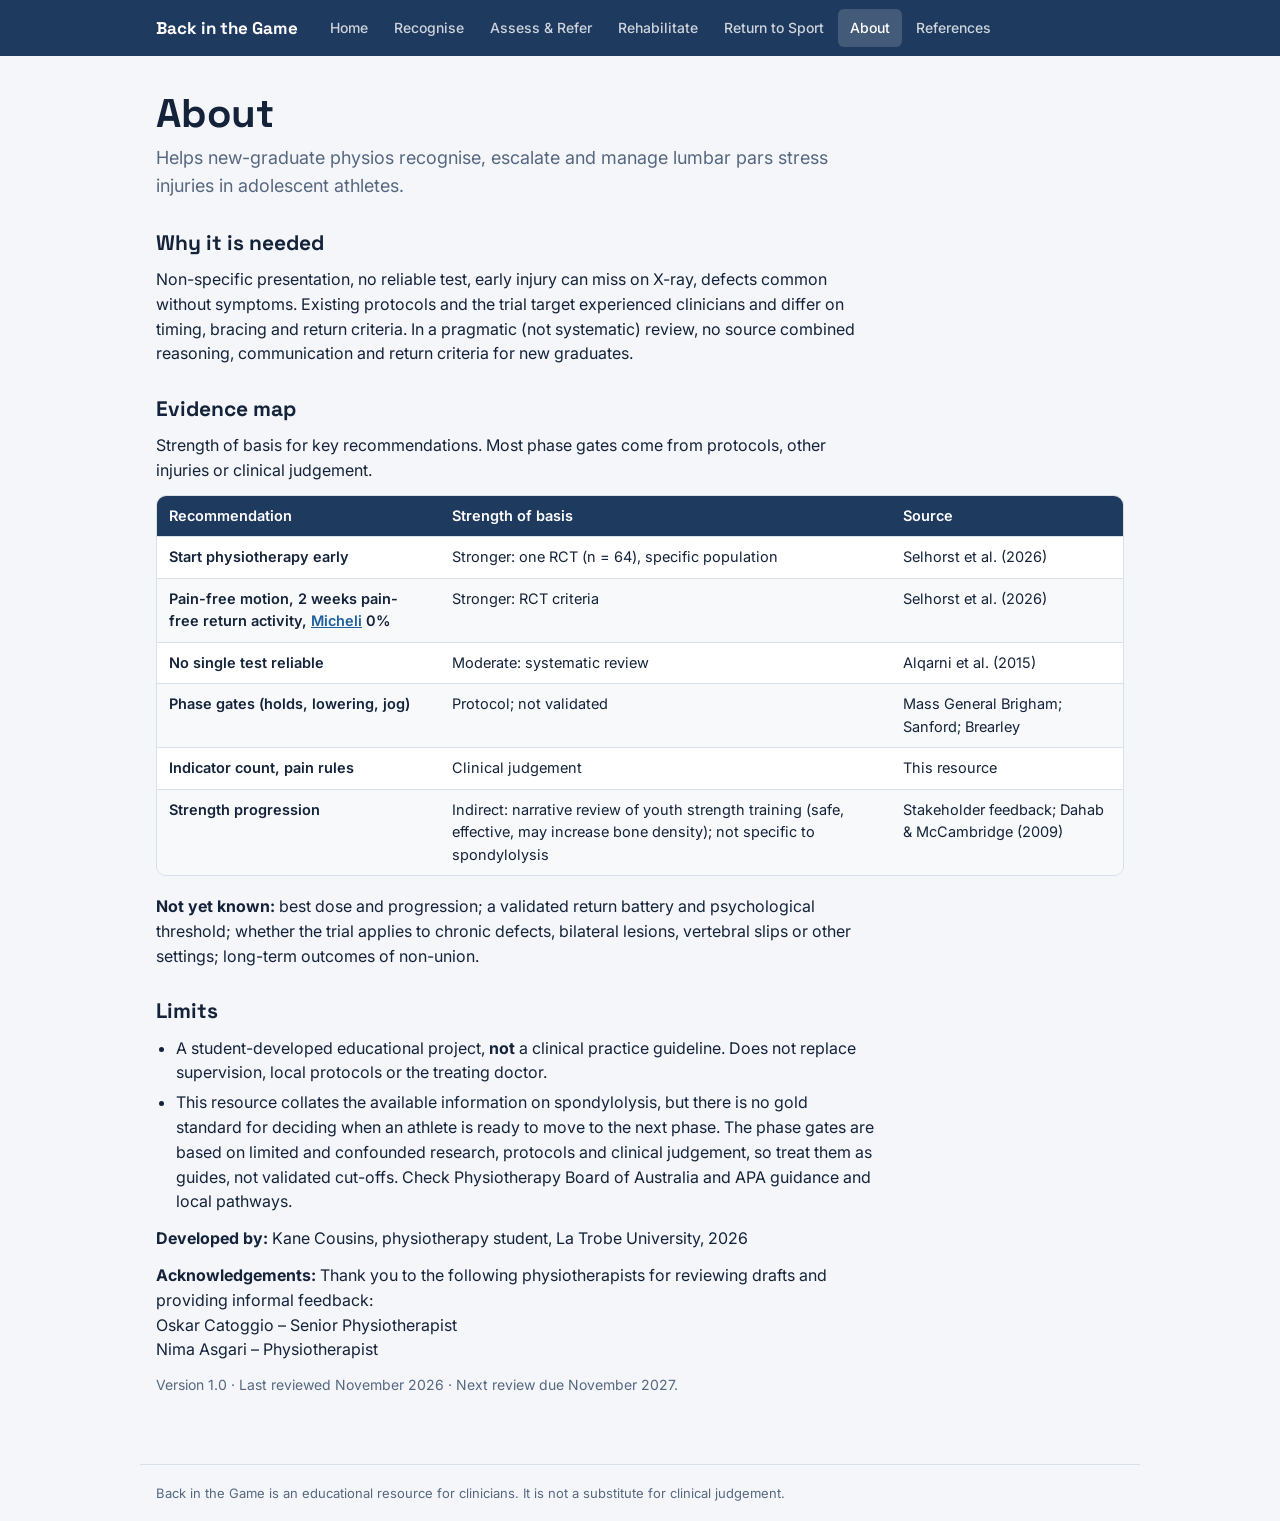
==== about.html @ fcbba690 "Cite Selhorst et al. (2020): bracing, imaging, wording, long-term outcomes, healing rates Co-Authore" ====
<!doctype html>
<html lang="en-AU">
  <head>
    <meta charset="utf-8" />
    <meta name="viewport" content="width=device-width, initial-scale=1, viewport-fit=cover" />
    <title>About · Back in the Game</title>
    <link
      rel="stylesheet"
      href="https://fonts.googleapis.com/css2?family=Inter:wght@400;500;600&family=Space+Grotesk:wght@500;600;700&display=swap"
    />
    <link rel="stylesheet" href="styles.css" />
  </head>
  <body data-page="about">
    <!-- Shared navigation header: filled in by site.js -->
    <div id="site-header"></div>

    <main class="wrap">
      <section id="v-about">
        <h1 class="page-title">About</h1>
        <p class="lede">
          Helps new-graduate physios recognise, escalate and manage lumbar pars stress injuries in adolescent
          athletes.
        </p>
        <h2>Why it is needed</h2>
        <p>
          Non-specific presentation, no reliable test, early injury can miss on X-ray, defects common without
          symptoms. Existing protocols and the trial target experienced clinicians and differ on timing,
          bracing and return criteria. In a pragmatic (not systematic) review, no source combined reasoning,
          communication and return criteria for new graduates.
        </p>
        <h2>Evidence map</h2>
        <p>
          Strength of basis for key recommendations. Most phase gates come from protocols, other injuries or
          clinical judgement.
        </p>
        <div class="tw">
          <table class="">
            <thead>
              <tr>
                <th>Recommendation</th>
                <th>Strength of basis</th>
                <th>Source</th>
              </tr>
            </thead>
            <tbody>
              <tr>
                <td>Start physiotherapy early</td>
                <td>Stronger: one RCT (n = 64), specific population</td>
                <td>Selhorst et al. (2026)</td>
              </tr>
              <tr>
                <td>
                  Pain-free motion, 2 weeks pain-free return activity,
                  <a href="phase-1.html#micheli">Micheli</a> 0%
                </td>
                <td>Stronger: RCT criteria</td>
                <td>Selhorst et al. (2026)</td>
              </tr>
              <tr>
                <td>No single test reliable</td>
                <td>Moderate: systematic review</td>
                <td>Alqarni et al. (2015)</td>
              </tr>
              <tr>
                <td>Phase gates (holds, lowering, jog)</td>
                <td>Protocol; not validated</td>
                <td>Mass General Brigham; Sanford; Brearley</td>
              </tr>
              <tr>
                <td>Indicator count, pain rules</td>
                <td>Clinical judgement</td>
                <td>This resource</td>
              </tr>
              <tr>
                <td>Strength progression</td>
                <td>
                  Indirect: narrative review of youth strength training (safe, effective, may increase bone
                  density); not specific to spondylolysis
                </td>
                <td>Stakeholder feedback; Dahab &amp; McCambridge (2009)</td>
              </tr>
            </tbody>
          </table>
        </div>
        <p>
          <b>Not yet known:</b> best dose and progression; a validated return battery and psychological
          threshold; whether the trial applies to chronic defects, bilateral lesions, vertebral slips or other
          settings; long-term outcomes of non-union.
        </p>
        <h2>Limits</h2>
        <ul>
          <li>
            A student-developed educational project, <b>not</b> a clinical practice guideline. Does not
            replace supervision, local protocols or the treating doctor.
          </li>
          <li>
            This resource collates the available information on spondylolysis, but there is no gold standard
            for deciding when an athlete is ready to move to the next phase. The phase gates are based on
            limited and confounded research, protocols and clinical judgement, so treat them as guides, not
            validated cut-offs. Check Physiotherapy Board of Australia and APA guidance and local pathways.
          </li>
        </ul>
        <p><b>Developed by:</b> Kane Cousins, physiotherapy student, La Trobe University, 2026</p>
        <p>
          <b>Acknowledgements:</b> Thank you to the following physiotherapists for reviewing drafts and
          providing informal feedback:<br />
          Oskar Catoggio – Senior Physiotherapist<br />
          Nima Asgari – Physiotherapist
        </p>
        <p class="small">Version 1.0 · Last reviewed November 2026 · Next review due November 2027.</p>
      </section>
    </main>

    <!-- Shared footer: filled in by site.js -->
    <div id="site-footer"></div>
    <script src="site.js"></script>
  </body>
</html>
---- styles.css ----
/* Back in the Game: shared styles for every page */
/* Layout: sticky top bar with section tabs; one section visible at a time; phase pages carry their own colour. */
:root {
  --bg: #f4f6f9;
  --surface: #ffffff;
  --fg: #14233a;
  --muted: #566880;
  --line: #d8e0ea;
  --soft: #edf1f6;
  --brand: #1f3a5f;
  --brand-fg: #ffffff;
  --link: #1f5f9e;
  --teal: #2a7f8e;
  --teal-tint: #e4f2f4;
  --p1: #2a6fa8;
  --p1-tint: #e6f0f9;
  --p2: #2a7f8e;
  --p2-tint: #e4f2f4;
  --p3: #2e7d4f;
  --p3-tint: #e6f3ea;
  --p4: #a96300;
  --p4-tint: #fbf0da;
  --red: #b3261e;
  --red-tint: #fbeae9;
  --amber: #9a6a00;
  --amber-tint: #fff3d6;
  --green: #1f6b3f;
  --mark: #fff3a3;
  --mark-fg: #5b4a00;
  --font-head: "Space Grotesk", system-ui, sans-serif;
  --font-body: "Inter", system-ui, sans-serif;
}
@media (prefers-color-scheme: dark) {
  :root:not([data-theme="light"]) {
    --bg: #0e1622;
    --surface: #162130;
    --fg: #e5ecf5;
    --muted: #9daec2;
    --line: #27374c;
    --soft: #1b2a3d;
    --brand: #13233a;
    --brand-fg: #eaf1f9;
    --link: #8fbdeb;
    --teal: #5bb5c4;
    --teal-tint: #17323a;
    --p1: #6fa8e0;
    --p1-tint: #16293d;
    --p2: #5bb5c4;
    --p2-tint: #16323a;
    --p3: #63b885;
    --p3-tint: #173126;
    --p4: #e0a140;
    --p4-tint: #3a2c12;
    --red: #f08a84;
    --red-tint: #3a1d1d;
    --amber: #e8b654;
    --amber-tint: #3a2e12;
    --green: #7fd0a0;
    --mark: #5b4a00;
    --mark-fg: #ffefa0;
    color-scheme: dark;
  }
}
:root[data-theme="dark"] {
  --bg: #0e1622;
  --surface: #162130;
  --fg: #e5ecf5;
  --muted: #9daec2;
  --line: #27374c;
  --soft: #1b2a3d;
  --brand: #13233a;
  --brand-fg: #eaf1f9;
  --link: #8fbdeb;
  --teal: #5bb5c4;
  --teal-tint: #17323a;
  --p1: #6fa8e0;
  --p1-tint: #16293d;
  --p2: #5bb5c4;
  --p2-tint: #16323a;
  --p3: #63b885;
  --p3-tint: #173126;
  --p4: #e0a140;
  --p4-tint: #3a2c12;
  --red: #f08a84;
  --red-tint: #3a1d1d;
  --amber: #e8b654;
  --amber-tint: #3a2e12;
  --green: #7fd0a0;
  --mark: #5b4a00;
  --mark-fg: #ffefa0;
  color-scheme: dark;
}
* {
  box-sizing: border-box;
}
body {
  background: var(--bg);
  color: var(--fg);
  font-family: var(--font-body);
  font-size: 16px;
  line-height: 1.55;
  margin: 0;
}
body::before {
  content: "";
  position: fixed;
  inset: 0 0 auto;
  height: env(safe-area-inset-top, 0px);
  background: var(--brand);
  z-index: 30;
}
h1,
h2,
h3 {
  font-family: var(--font-head);
  line-height: 1.2;
  text-wrap: balance;
  margin: 0;
}
a {
  color: var(--link);
}
.wrap {
  max-width: 1000px;
  margin: 0 auto;
  padding-left: max(16px, env(safe-area-inset-left, 0px));
  padding-right: max(16px, env(safe-area-inset-right, 0px));
}
/* top bar */
.top {
  position: sticky;
  top: env(safe-area-inset-top, 0px);
  z-index: 20;
  background: var(--brand);
  color: var(--brand-fg);
}
.top .wrap {
  display: flex;
  align-items: center;
  gap: 20px;
  min-height: 56px;
}
.brand {
  font-family: var(--font-head);
  font-weight: 700;
  font-size: 17px;
  white-space: nowrap;
  color: var(--brand-fg);
  text-decoration: none;
}
nav {
  display: flex;
  gap: 2px;
  overflow-x: auto;
  scrollbar-width: none;
  flex: 1;
  min-width: 0;
}
nav::-webkit-scrollbar {
  display: none;
}
nav a {
  color: var(--brand-fg);
  text-decoration: none;
  font-size: 14px;
  font-weight: 500;
  padding: 8px 12px;
  border-radius: 6px;
  white-space: nowrap;
  opacity: 0.78;
}
nav a:hover {
  opacity: 1;
  background: rgba(255, 255, 255, 0.1);
}
nav a[aria-current="page"] {
  opacity: 1;
  background: rgba(255, 255, 255, 0.16);
}
:focus-visible {
  outline: 3px solid var(--teal);
  outline-offset: 2px;
}
main {
  padding-block: 28px 56px;
}
.kicker {
  font-size: 12px;
  letter-spacing: 0.09em;
  text-transform: uppercase;
  font-weight: 600;
  color: var(--teal);
}
.page-title {
  font-size: clamp(28px, 5vw, 40px);
  font-weight: 700;
  margin: 6px 0 6px;
}
.lede {
  font-size: 18px;
  color: var(--muted);
  max-width: 62ch;
  margin: 0 0 22px;
}
h2 {
  font-size: 21px;
  margin: 30px 0 12px;
}
h3 {
  font-size: 16px;
  margin: 18px 0 8px;
}
p {
  margin: 0 0 12px;
  max-width: 70ch;
}
ul {
  margin: 0 0 12px;
  padding-left: 20px;
}
li {
  margin-bottom: 5px;
  max-width: 70ch;
}
.small {
  font-size: 14px;
  color: var(--muted);
}
.cite {
  font-size: 13px;
  color: var(--muted);
}
/* hero */
.hero {
  display: grid;
  grid-template-columns: repeat(4, 1fr);
  gap: 12px;
  margin: 8px 0 8px;
}
.step {
  display: block;
  text-decoration: none;
  color: #fff;
  border-radius: 12px;
  padding: 16px;
  min-height: 132px;
}
.step b {
  display: block;
  font-family: var(--font-head);
  font-size: 18px;
  margin: 6px 0 4px;
}
.step span.n {
  display: inline-grid;
  place-items: center;
  width: 28px;
  height: 28px;
  border-radius: 50%;
  background: #fff;
  font-weight: 700;
  font-size: 14px;
}
.step small {
  font-size: 13.5px;
  opacity: 0.92;
  line-height: 1.35;
  display: block;
}
.s1 {
  background: #1f3a5f;
}
.s1 .n {
  color: #1f3a5f;
}
.s2 {
  background: #2a6fa8;
}
.s2 .n {
  color: #2a6fa8;
}
.s3 {
  background: #2e7d4f;
}
.s3 .n {
  color: #2e7d4f;
}
.s4 {
  background: #a96300;
}
.s4 .n {
  color: #a96300;
}
@media (prefers-color-scheme: dark) {
  :root:not([data-theme="light"]) .s1 {
    background: #27466f;
  }
  :root:not([data-theme="light"]) .s2 {
    background: #2a5c8c;
  }
  :root:not([data-theme="light"]) .s3 {
    background: #2a6a45;
  }
  :root:not([data-theme="light"]) .s4 {
    background: #8a5200;
  }
}
:root[data-theme="dark"] .s1 {
  background: #27466f;
}
:root[data-theme="dark"] .s2 {
  background: #2a5c8c;
}
:root[data-theme="dark"] .s3 {
  background: #2a6a45;
}
:root[data-theme="dark"] .s4 {
  background: #8a5200;
}
.msgs {
  display: grid;
  gap: 10px;
  margin: 0;
  padding: 0;
  list-style: none;
}
.msgs li {
  background: var(--surface);
  border: 1px solid var(--line);
  border-radius: 10px;
  padding: 12px 16px;
  margin: 0;
  max-width: none;
}
.msgs b {
  font-family: var(--font-head);
}
/* boxes */
.box {
  border-radius: 10px;
  padding: 14px 18px;
  margin: 0 0 16px;
  background: var(--soft);
}
.box h3 {
  margin: 0 0 6px;
  font-size: 15px;
}
.box p:last-child,
.box ul:last-child {
  margin-bottom: 0;
}
.box.red {
  background: var(--red-tint);
  border-left: 5px solid var(--red);
}
.box.red h3 {
  color: var(--red);
}
.box.warn {
  background: var(--amber-tint);
  border-left: 5px solid var(--amber);
}
.box.warn h3 {
  color: var(--amber);
}
.box.info {
  background: var(--teal-tint);
  border-left: 5px solid var(--teal);
}
.box.info h3 {
  color: var(--teal);
}
/* tables */
.tw {
  overflow-x: auto;
  margin: 0 0 18px;
  border: 1px solid var(--line);
  border-radius: 10px;
  background: var(--surface);
}
table {
  border-collapse: collapse;
  width: 100%;
  font-size: 14.5px;
}
th {
  background: var(--brand);
  color: var(--brand-fg);
  text-align: left;
  font-weight: 600;
  padding: 9px 12px;
  white-space: nowrap;
}
td {
  padding: 9px 12px;
  border-top: 1px solid var(--line);
  vertical-align: top;
}
td:first-child {
  font-weight: 600;
}
tr:nth-child(even) td {
  background: color-mix(in srgb, var(--soft) 45%, transparent);
}
details {
  background: var(--surface);
  border: 1px solid var(--line);
  border-radius: 10px;
  margin: 0 0 12px;
}
summary {
  cursor: pointer;
  padding: 12px 16px;
  font-family: var(--font-head);
  font-weight: 600;
}
details > div {
  padding: 0 16px 14px;
}
details .tw {
  margin-bottom: 8px;
}
/* checklist */
.checks {
  list-style: none;
  padding: 0;
  margin: 0 0 14px;
}
.checks li {
  display: flex;
  gap: 10px;
  align-items: flex-start;
  padding: 4px 0;
  max-width: none;
}
.checks input {
  margin-top: 5px;
  width: 17px;
  height: 17px;
  accent-color: var(--teal);
}
.checks label {
  cursor: pointer;
}
/* flow */
.flow {
  display: grid;
  gap: 8px;
  justify-items: center;
  margin: 6px 0 18px;
}
.fb {
  background: var(--surface);
  border: 1.5px solid var(--brand);
  border-radius: 10px;
  padding: 10px 14px;
  text-align: center;
  font-size: 14px;
  max-width: 560px;
  width: 100%;
}
.fb.dark {
  background: var(--brand);
  color: var(--brand-fg);
}
.fb.r {
  background: var(--red-tint);
  border-color: var(--red);
}
.fb.a {
  background: var(--amber-tint);
  border-color: var(--amber);
}
.fb.g {
  background: var(--p3-tint);
  border-color: var(--p3);
}
.fb.s {
  background: var(--soft);
  border-color: var(--line);
}
.arrow {
  color: var(--muted);
  line-height: 1;
}
.flow3 {
  display: grid;
  grid-template-columns: repeat(3, 1fr);
  gap: 8px;
  width: 100%;
  max-width: 760px;
}
.flow3 .fb {
  max-width: none;
}
@media (max-width: 640px) {
  .flow3 {
    grid-template-columns: 1fr;
  }
}
/* phase pages */
.phasebar {
  display: flex;
  gap: 8px;
  flex-wrap: wrap;
  margin: 0 0 20px;
}
.phasebar a {
  display: inline-flex;
  align-items: center;
  gap: 8px;
  padding: 7px 12px;
  border: 1.5px solid var(--line);
  border-radius: 999px;
  text-decoration: none;
  color: var(--muted);
  font-size: 14px;
  font-weight: 500;
  background: var(--surface);
}
.phasebar a .dot {
  display: inline-grid;
  place-items: center;
  width: 22px;
  height: 22px;
  border-radius: 50%;
  background: var(--line);
  color: var(--surface);
  font-size: 12px;
  font-weight: 700;
}
.phasebar a[aria-current="page"] {
  color: var(--fg);
  border-color: var(--c);
}
.phasebar a[aria-current="page"] .dot,
.phasebar a.done .dot {
  background: var(--c);
}
.phasehead {
  display: flex;
  border-radius: 12px;
  overflow: hidden;
  margin: 0 0 18px;
  background: var(--tint);
}
.phasehead .num {
  background: var(--c);
  color: #fff;
  font-family: var(--font-head);
  font-weight: 700;
  font-size: 44px;
  display: grid;
  place-items: center;
  min-width: 84px;
}
@media (prefers-color-scheme: dark) {
  :root:not([data-theme="light"]) .phasehead .num {
    color: #0e1622;
  }
}
:root[data-theme="dark"] .phasehead .num {
  color: #0e1622;
}
.phasehead > div + div {
  padding: 16px 20px;
}
.phasehead .kicker {
  color: var(--c);
}
.phasehead h1 {
  font-size: clamp(24px, 4vw, 32px);
}
.goals {
  display: grid;
  grid-template-columns: repeat(3, 1fr);
  gap: 12px;
  margin: 0 0 18px;
}
.goal {
  background: var(--tint);
  border-radius: 10px;
  padding: 14px 16px;
  text-align: center;
}
.goal b {
  display: block;
  font-family: var(--font-head);
  font-size: 32px;
  color: var(--c);
  line-height: 1.1;
}
.goal span {
  font-weight: 600;
  font-size: 15px;
}
@media (max-width: 640px) {
  .goals {
    grid-template-columns: 1fr;
  }
  .hero {
    grid-template-columns: 1fr 1fr;
  }
}
.start {
  background: var(--amber-tint);
  border-left: 5px solid var(--amber);
  border-radius: 10px;
  padding: 12px 16px;
  margin: 0 0 18px;
}
.start b {
  color: var(--amber);
}
.ph .tw th {
  background: var(--c);
}
:root .ph {
  --c: var(--p1);
  --tint: var(--p1-tint);
}
.ph.p2 {
  --c: var(--p2);
  --tint: var(--p2-tint);
}
.ph.p3 {
  --c: var(--p3);
  --tint: var(--p3-tint);
}
.ph.p4 {
  --c: var(--p4);
  --tint: var(--p4-tint);
}
@media (prefers-color-scheme: dark) {
  :root:not([data-theme="light"]) .ph .tw th {
    color: #0e1622;
  }
}
:root[data-theme="dark"] .ph .tw th {
  color: #0e1622;
}
.mt td.goalc {
  background: var(--tint);
  font-weight: 600;
  color: var(--green);
}
.mt td.tick {
  text-align: center;
  width: 56px;
}
.tickbtn {
  width: 26px;
  height: 26px;
  border-radius: 50%;
  border: 2px solid var(--c, var(--teal));
  background: transparent;
  cursor: pointer;
  color: #fff;
  font-size: 15px;
  line-height: 1;
  padding: 0;
}
.tickbtn[aria-pressed="true"] {
  background: var(--c, var(--teal));
}
@media (prefers-color-scheme: dark) {
  :root:not([data-theme="light"]) .tickbtn[aria-pressed="true"] {
    color: #0e1622;
  }
}
:root[data-theme="dark"] .tickbtn[aria-pressed="true"] {
  color: #0e1622;
}
.progress {
  display: flex;
  align-items: center;
  gap: 12px;
  margin: 0 0 10px;
  flex-wrap: wrap;
}
.bar {
  flex: 1;
  min-width: 120px;
  height: 8px;
  background: var(--line);
  border-radius: 99px;
  overflow: hidden;
}
.bar i {
  display: block;
  height: 100%;
  background: var(--c, var(--teal));
  width: 0;
  transition: width 0.25s;
}
.status {
  font-weight: 600;
  font-size: 14px;
}
.next {
  display: inline-block;
  margin-top: 6px;
  padding: 9px 16px;
  border-radius: 8px;
  background: var(--c);
  color: #fff;
  text-decoration: none;
  font-weight: 600;
  font-size: 14px;
}
@media (prefers-color-scheme: dark) {
  :root:not([data-theme="light"]) .next {
    color: #0e1622;
  }
}
:root[data-theme="dark"] .next {
  color: #0e1622;
}
.tw.bonusbox {
  border-style: dashed;
  background: transparent;
}
.ph .tw.bonusbox th,
:root:not([data-theme="light"]) .ph .tw.bonusbox th,
:root[data-theme="dark"] .ph .tw.bonusbox th {
  background: var(--tint);
  color: var(--fg);
}
.tickbtn.bonus {
  border-style: dashed;
}
.reset {
  background: none;
  border: none;
  color: var(--muted);
  text-decoration: underline;
  cursor: pointer;
  font-size: 13px;
  padding: 0;
}
/* RTS */
.domains {
  display: grid;
  grid-template-columns: repeat(3, 1fr);
  gap: 12px;
  margin: 0 0 18px;
}
.dom {
  border-radius: 12px;
  padding: 16px 18px;
  color: #fff;
}
.dom h3 {
  color: #fff;
  margin: 0 0 8px;
  font-size: 18px;
}
.dom ul {
  margin: 0;
  padding-left: 18px;
}
.dom li {
  font-size: 14.5px;
}
.d1 {
  background: #1f3a5f;
}
.d2 {
  background: #2a7f8e;
}
.d3 {
  background: #4a56b3;
}
@media (prefers-color-scheme: dark) {
  :root:not([data-theme="light"]) .d1 {
    background: #27466f;
  }
  :root:not([data-theme="light"]) .d2 {
    background: #236672;
  }
  :root:not([data-theme="light"]) .d3 {
    background: #3b4590;
  }
}
:root[data-theme="dark"] .d1 {
  background: #27466f;
}
:root[data-theme="dark"] .d2 {
  background: #236672;
}
:root[data-theme="dark"] .d3 {
  background: #3b4590;
}
@media (max-width: 760px) {
  .domains {
    grid-template-columns: 1fr;
  }
}
.ph.rts {
  --c: var(--teal);
  --tint: var(--teal-tint);
}
.todo {
  background: var(--mark);
  color: var(--mark-fg);
  padding: 1px 6px;
  border-radius: 4px;
  font-size: 0.92em;
}
.refs {
  list-style: none;
  padding: 0;
}
.refs li {
  padding-left: 28px;
  text-indent: -28px;
  margin-bottom: 12px;
  font-size: 14.5px;
  max-width: 80ch;
  word-break: break-word;
}
.site-footer {
  border-top: 1px solid var(--line);
  color: var(--muted);
  font-size: 13px;
  padding-block: 18px;
}
@media (prefers-reduced-motion: reduce) {
  * {
    transition: none !important;
  }
}

/* keep linked sections clear of the sticky header */
[id] {
  scroll-margin-top: 72px;
}

.dom a {
  color: #fff;
}
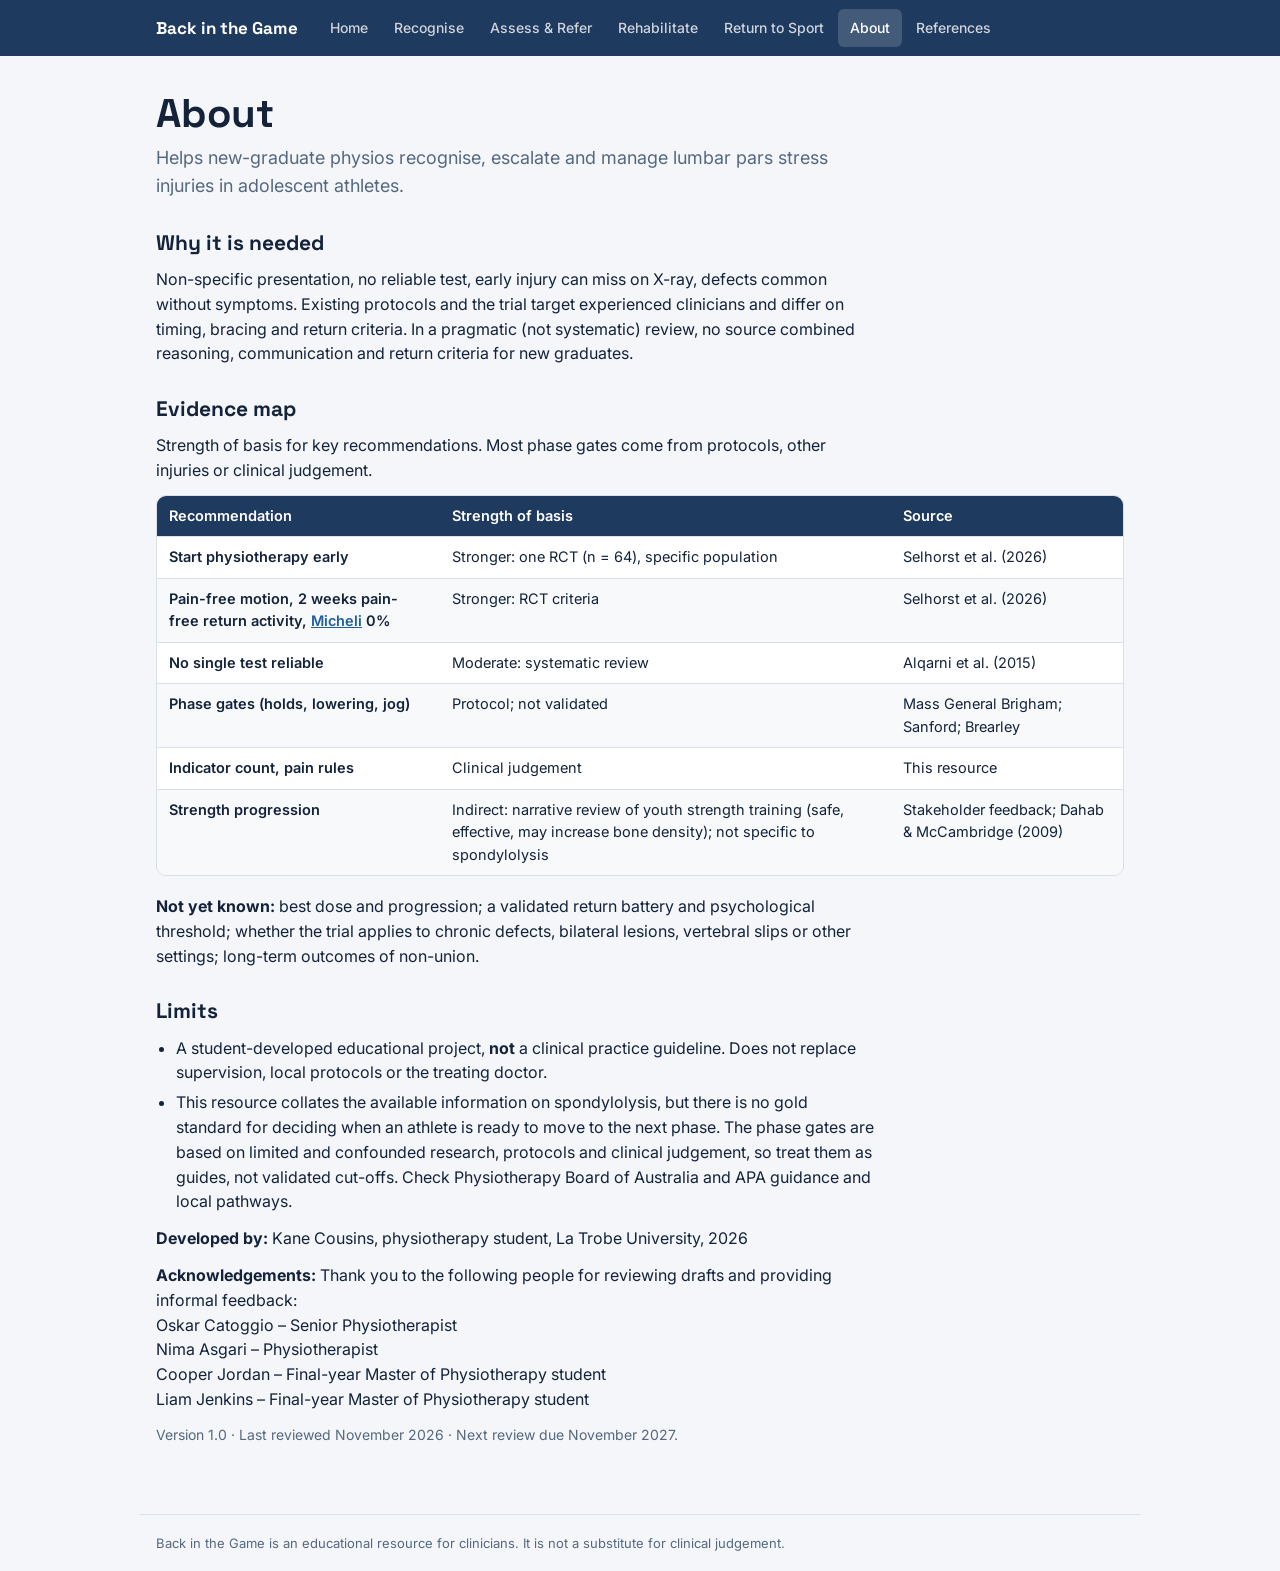
==== commit dcff3c4d: "About: acknowledge two student reviewers Co-Authored-By: Claude Opus 5.5 <noreply@anthropic.com> Cla" ====
--- a/about.html
+++ b/about.html
@@ -102,10 +102,12 @@
         </ul>
         <p><b>Developed by:</b> Kane Cousins, physiotherapy student, La Trobe University, 2026</p>
         <p>
-          <b>Acknowledgements:</b> Thank you to the following physiotherapists for reviewing drafts and
-          providing informal feedback:<br />
+          <b>Acknowledgements:</b> Thank you to the following people for reviewing drafts and providing
+          informal feedback:<br />
           Oskar Catoggio – Senior Physiotherapist<br />
-          Nima Asgari – Physiotherapist
+          Nima Asgari – Physiotherapist<br />
+          Cooper Jordan – Final-year Master of Physiotherapy student<br />
+          Liam Jenkins – Final-year Master of Physiotherapy student
         </p>
         <p class="small">Version 1.0 · Last reviewed November 2026 · Next review due November 2027.</p>
       </section>
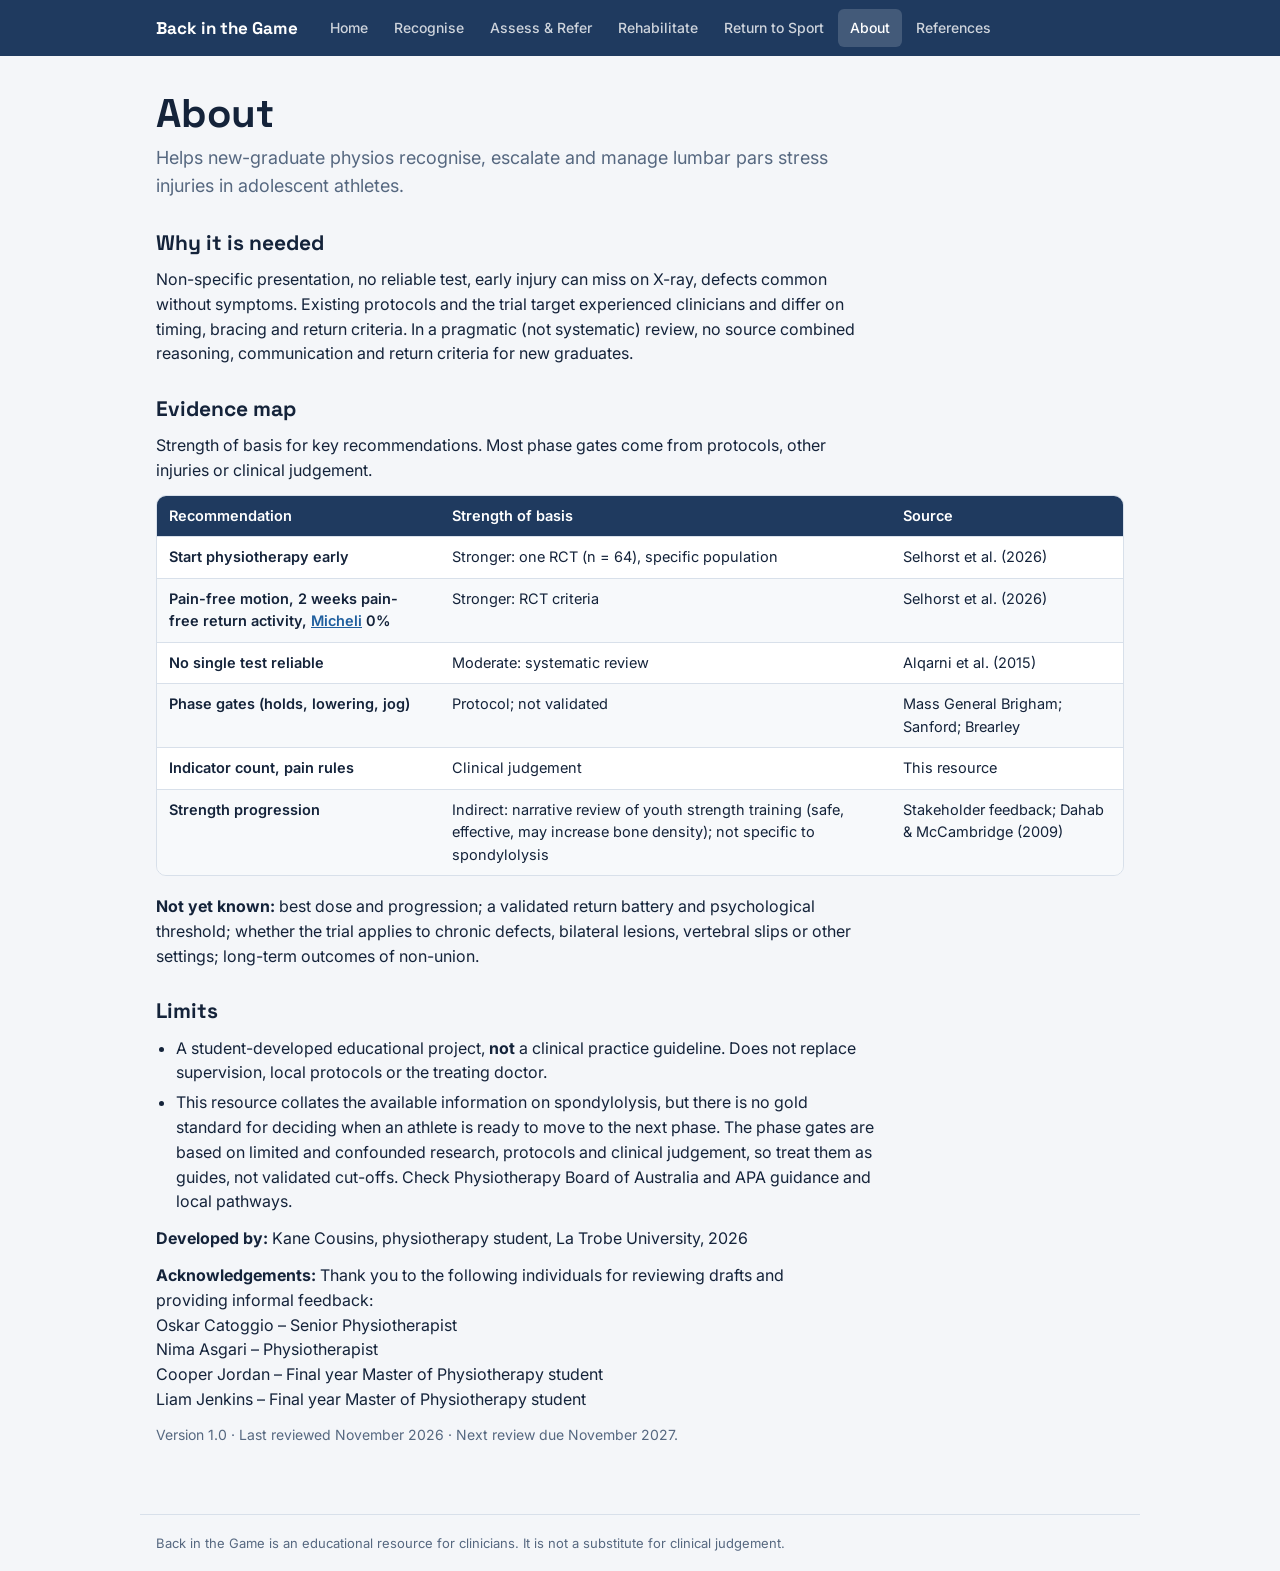
==== commit ddb85dce: "About: tweak acknowledgement wording Co-Authored-By: Claude Opus 5.5 <noreply@anthropic.com> Claude-" ====
--- a/about.html
+++ b/about.html
@@ -102,12 +102,12 @@
         </ul>
         <p><b>Developed by:</b> Kane Cousins, physiotherapy student, La Trobe University, 2026</p>
         <p>
-          <b>Acknowledgements:</b> Thank you to the following people for reviewing drafts and providing
+          <b>Acknowledgements:</b> Thank you to the following individuals for reviewing drafts and providing
           informal feedback:<br />
           Oskar Catoggio – Senior Physiotherapist<br />
           Nima Asgari – Physiotherapist<br />
-          Cooper Jordan – Final-year Master of Physiotherapy student<br />
-          Liam Jenkins – Final-year Master of Physiotherapy student
+          Cooper Jordan – Final year Master of Physiotherapy student<br />
+          Liam Jenkins – Final year Master of Physiotherapy student
         </p>
         <p class="small">Version 1.0 · Last reviewed November 2026 · Next review due November 2027.</p>
       </section>
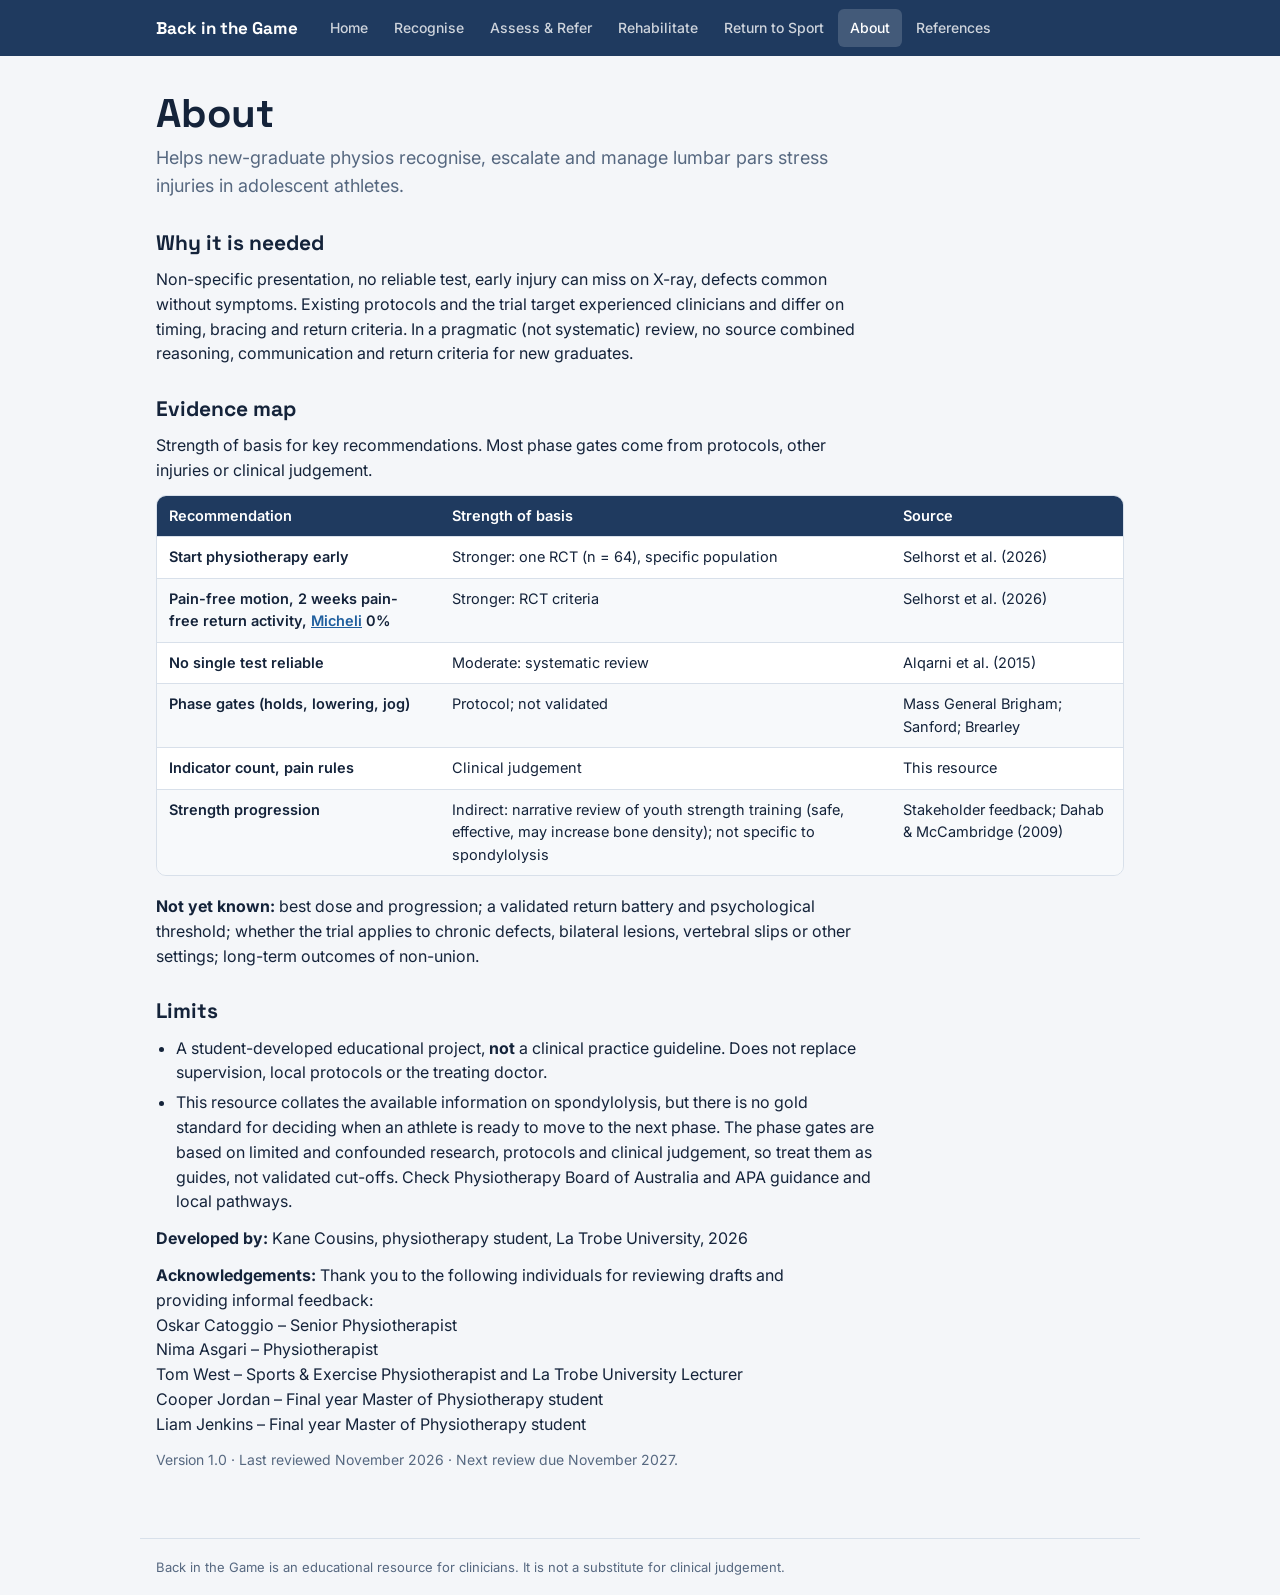
==== commit 0e41b307: "About: acknowledge Tom West Co-Authored-By: Claude Opus 5.5 <noreply@anthropic.com> Claude-Session: " ====
--- a/about.html
+++ b/about.html
@@ -106,6 +106,7 @@
           informal feedback:<br />
           Oskar Catoggio – Senior Physiotherapist<br />
           Nima Asgari – Physiotherapist<br />
+          Tom West – Sports &amp; Exercise Physiotherapist and La Trobe University Lecturer<br />
           Cooper Jordan – Final year Master of Physiotherapy student<br />
           Liam Jenkins – Final year Master of Physiotherapy student
         </p>
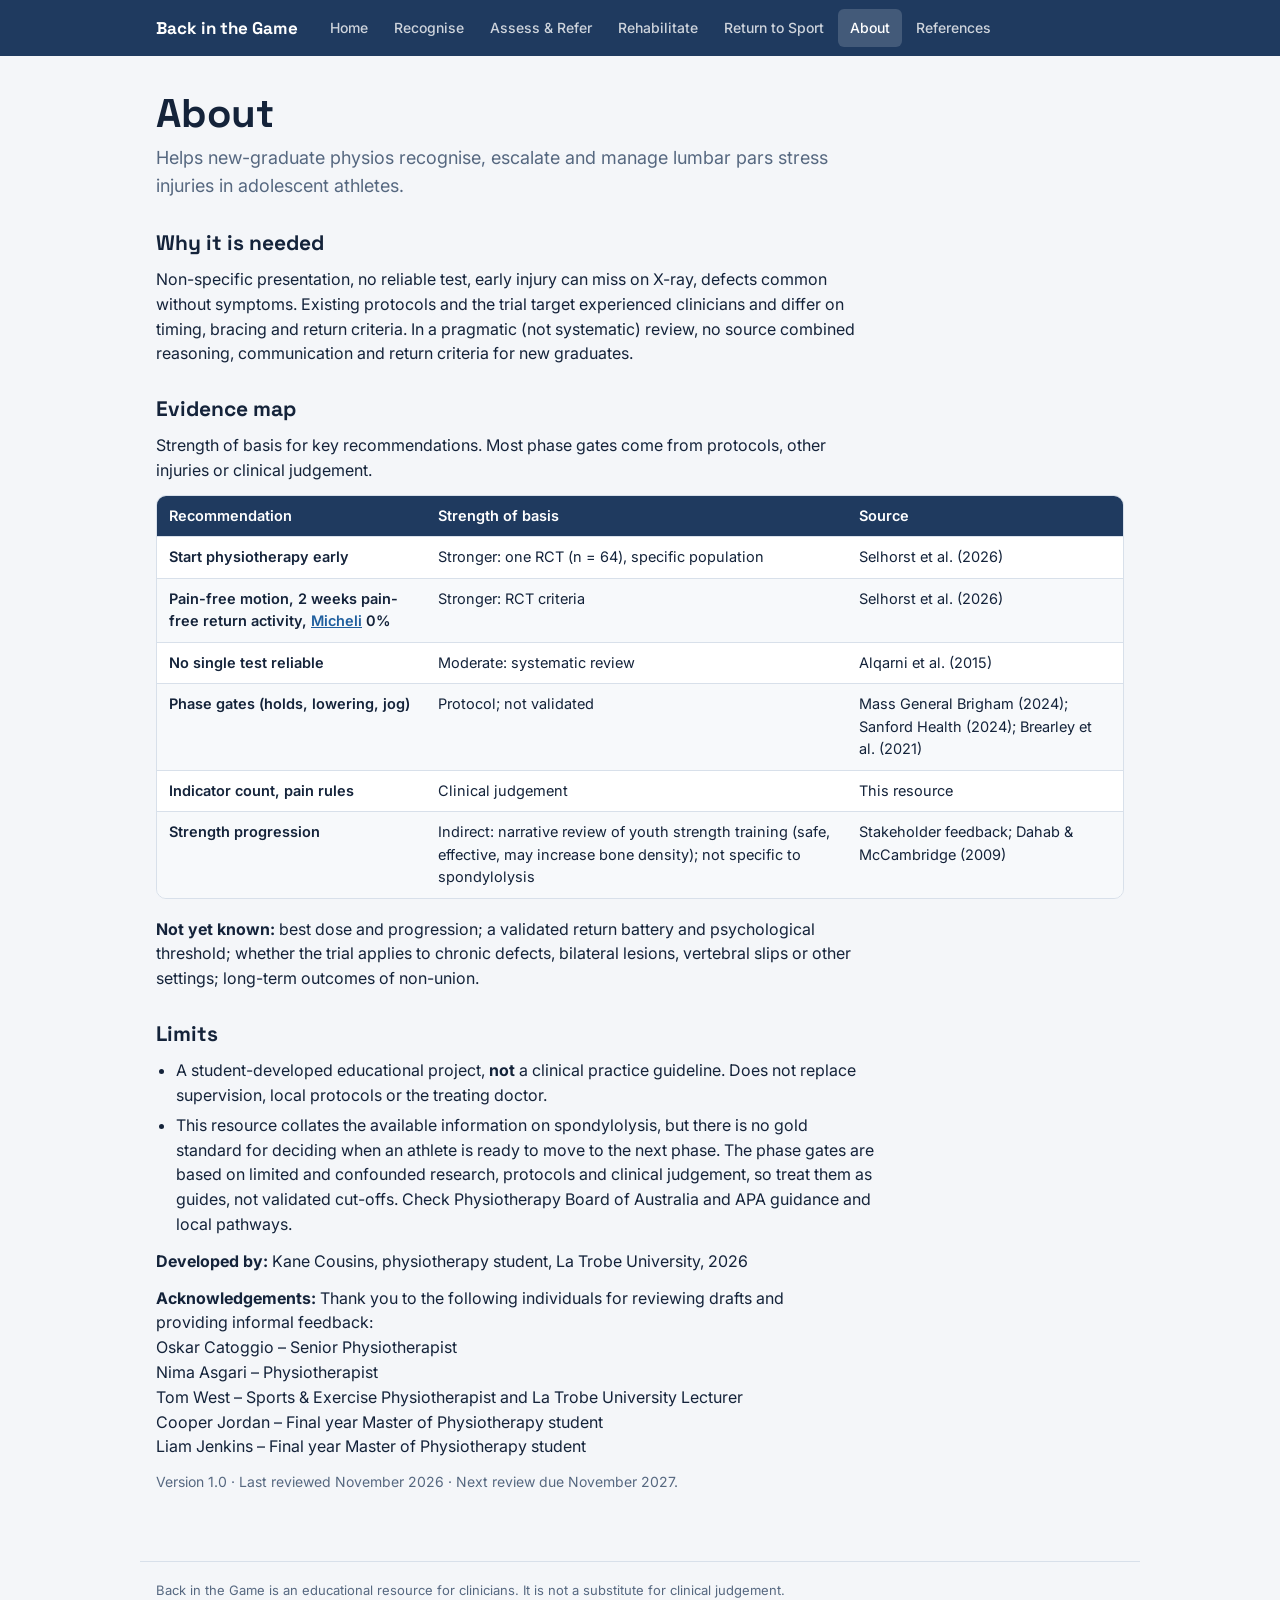
==== commit 204182e8: "References: full Selhorst 2026 authors, add Woby 2005, consistent APA in-text citations Co-Authored-" ====
--- a/about.html
+++ b/about.html
@@ -64,7 +64,7 @@
               <tr>
                 <td>Phase gates (holds, lowering, jog)</td>
                 <td>Protocol; not validated</td>
-                <td>Mass General Brigham; Sanford; Brearley</td>
+                <td>Mass General Brigham (2024); Sanford Health (2024); Brearley et al. (2021)</td>
               </tr>
               <tr>
                 <td>Indicator count, pain rules</td>
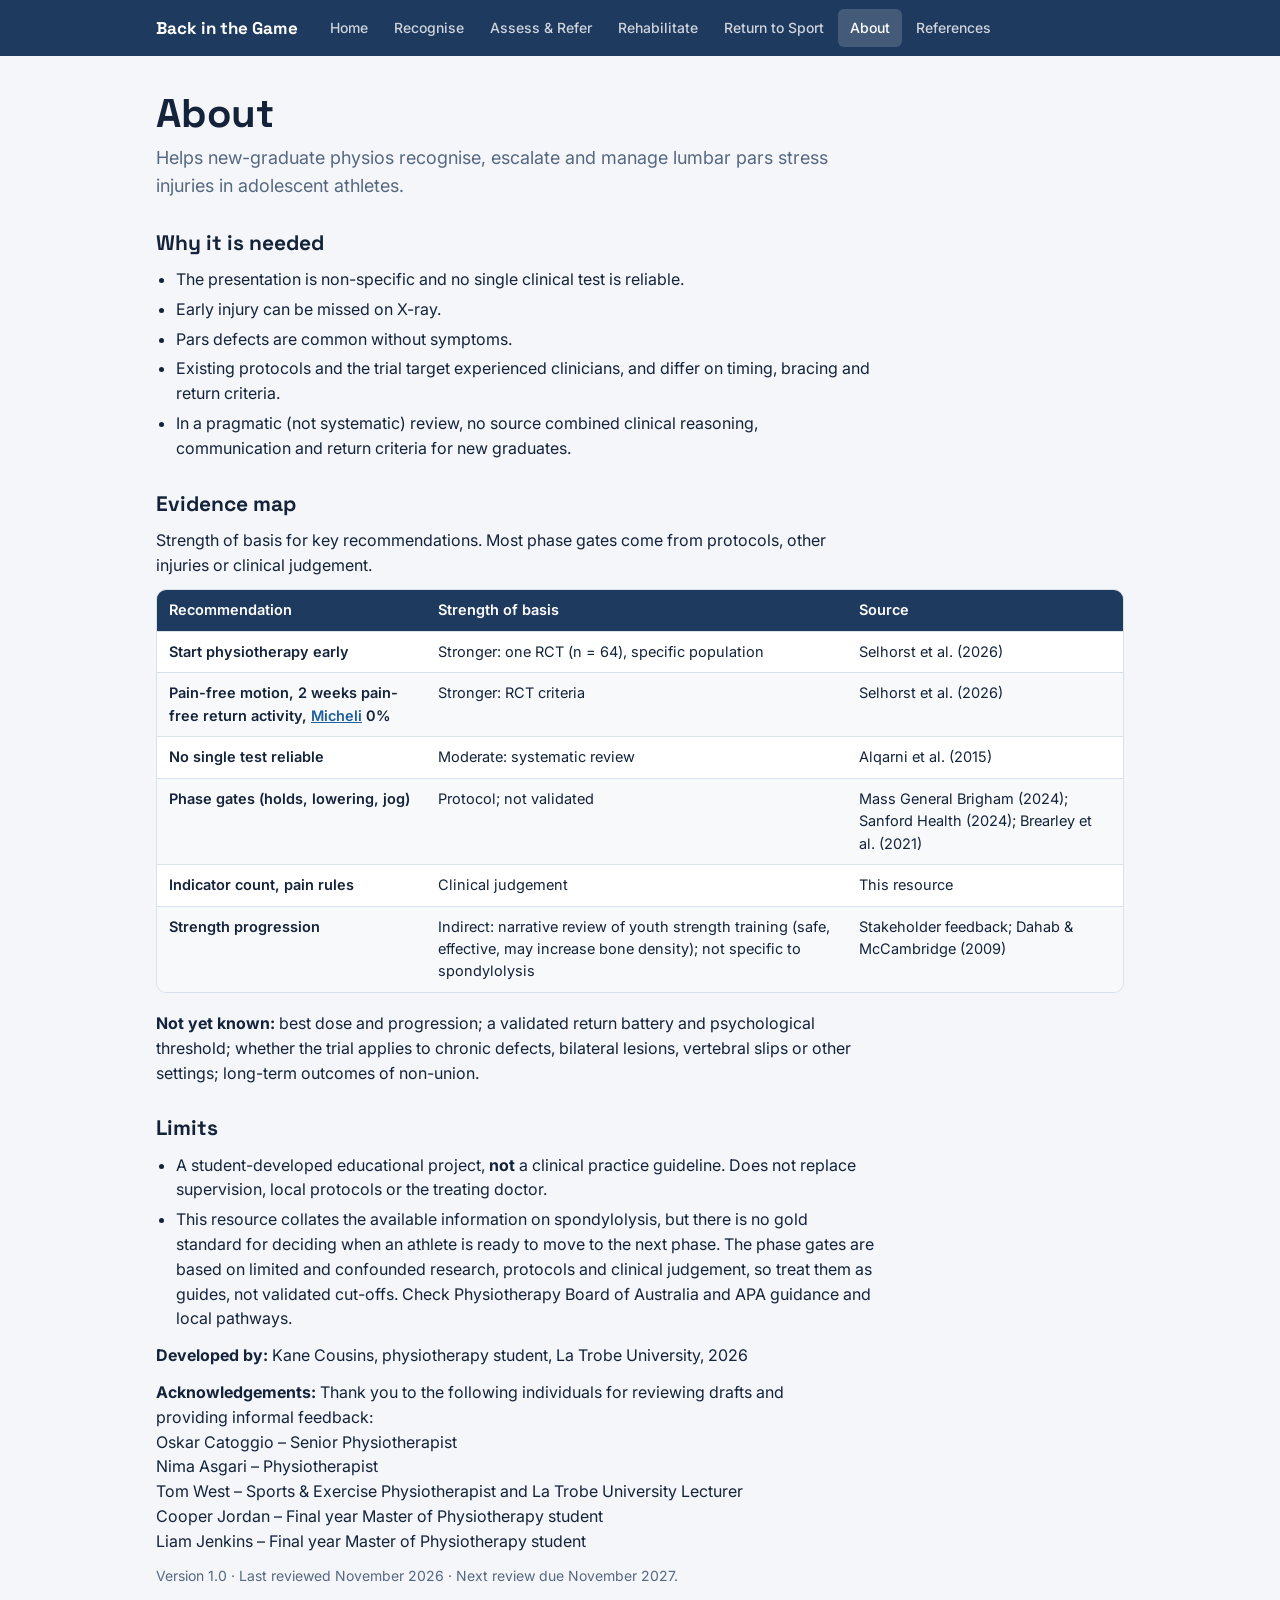
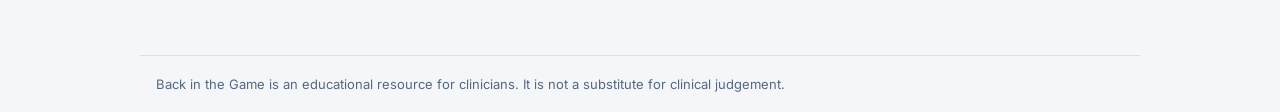
==== commit 494bdc94: "About: Why it is needed as dot points Co-Authored-By: Claude Opus 5.5 <noreply@anthropic.com> Claude" ====
--- a/about.html
+++ b/about.html
@@ -22,12 +22,19 @@
           athletes.
         </p>
         <h2>Why it is needed</h2>
-        <p>
-          Non-specific presentation, no reliable test, early injury can miss on X-ray, defects common without
-          symptoms. Existing protocols and the trial target experienced clinicians and differ on timing,
-          bracing and return criteria. In a pragmatic (not systematic) review, no source combined reasoning,
-          communication and return criteria for new graduates.
-        </p>
+        <ul>
+          <li>The presentation is non-specific and no single clinical test is reliable.</li>
+          <li>Early injury can be missed on X-ray.</li>
+          <li>Pars defects are common without symptoms.</li>
+          <li>
+            Existing protocols and the trial target experienced clinicians, and differ on timing, bracing and
+            return criteria.
+          </li>
+          <li>
+            In a pragmatic (not systematic) review, no source combined clinical reasoning, communication and
+            return criteria for new graduates.
+          </li>
+        </ul>
         <h2>Evidence map</h2>
         <p>
           Strength of basis for key recommendations. Most phase gates come from protocols, other injuries or
--- a/styles.css
+++ b/styles.css
@@ -840,3 +840,20 @@
 .dom a {
   color: #fff;
 }
+
+/* two-way branch in the decision pathway */
+.flow2 {
+  display: grid;
+  grid-template-columns: repeat(2, 1fr);
+  gap: 8px;
+  width: 100%;
+  max-width: 560px;
+}
+.flow2 .fb {
+  max-width: none;
+}
+@media (max-width: 640px) {
+  .flow2 {
+    grid-template-columns: 1fr;
+  }
+}
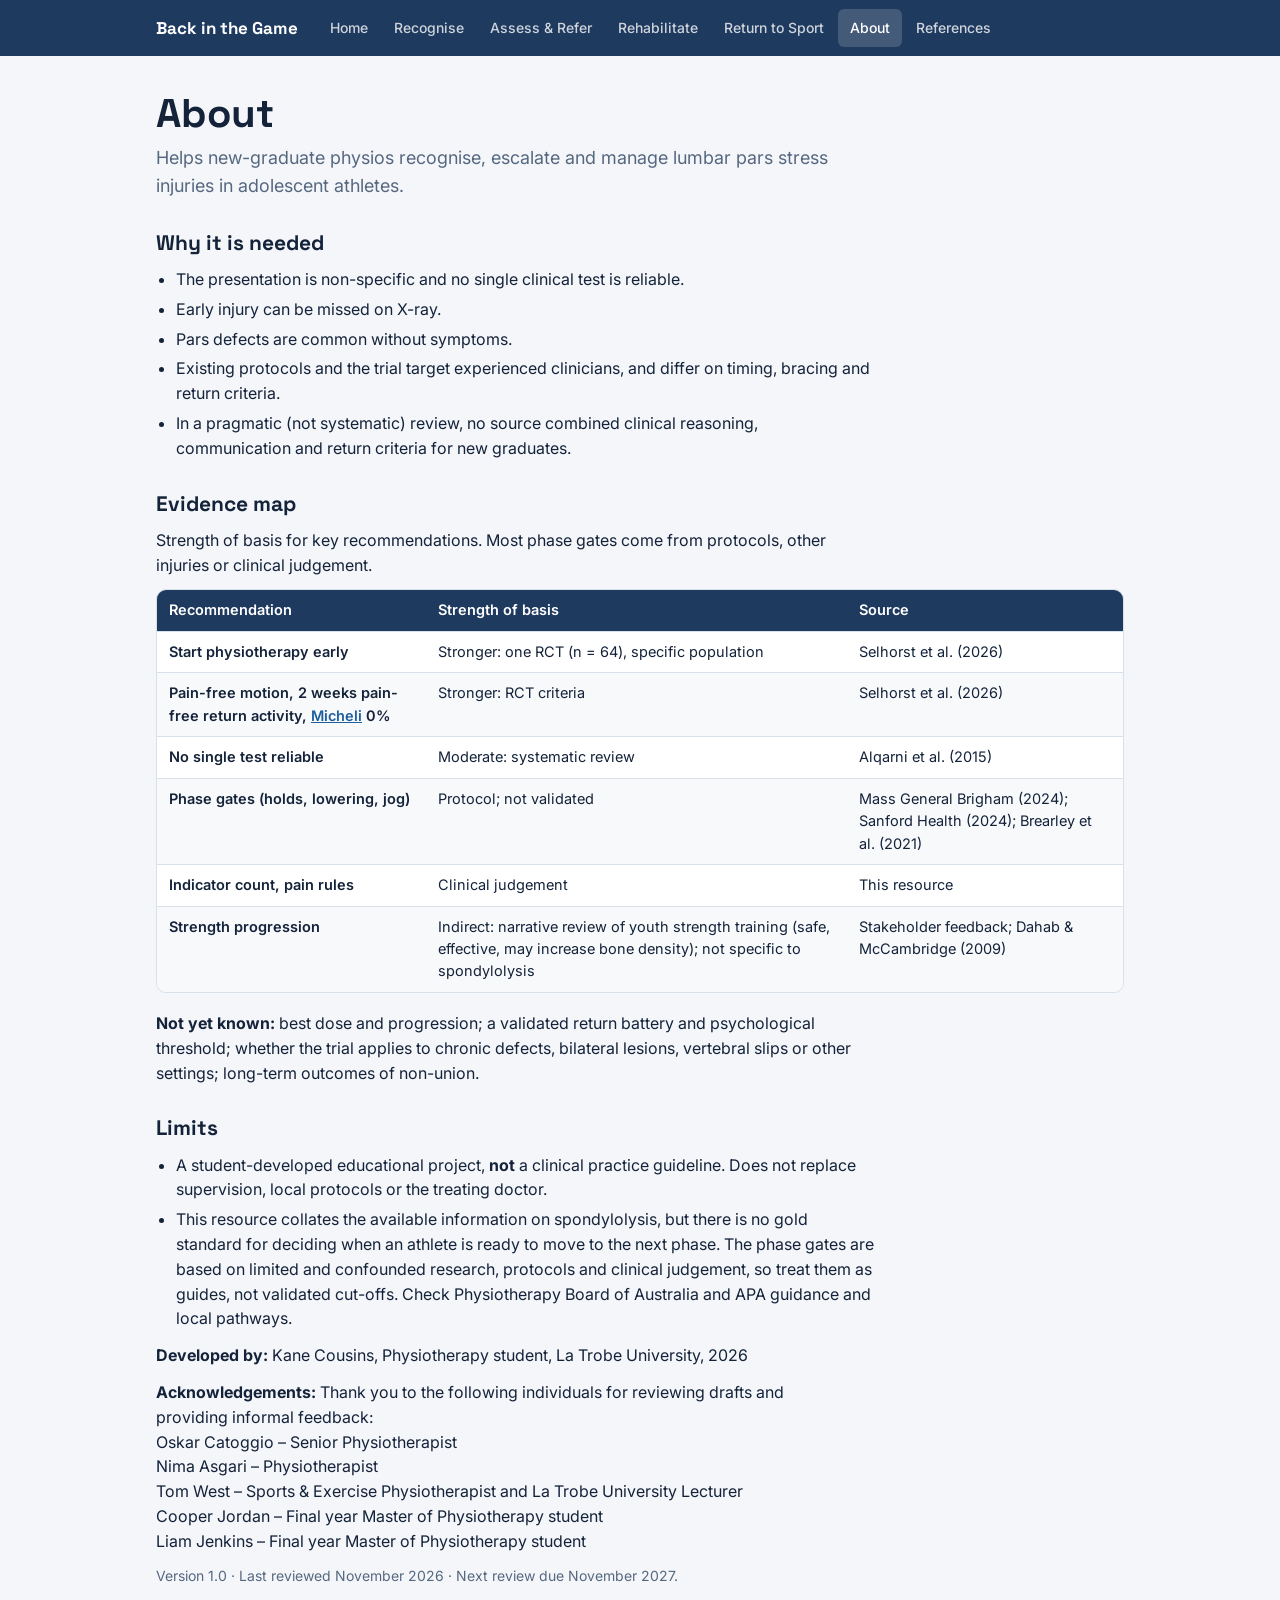
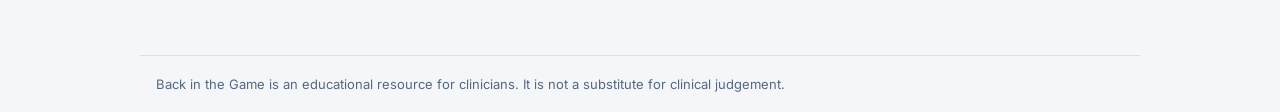
==== commit 349a8b9a: "About: capitalise Physiotherapy in Developed by line Co-Authored-By: Claude Opus 5.5 <noreply@anthro" ====
--- a/about.html
+++ b/about.html
@@ -107,7 +107,7 @@
             validated cut-offs. Check Physiotherapy Board of Australia and APA guidance and local pathways.
           </li>
         </ul>
-        <p><b>Developed by:</b> Kane Cousins, physiotherapy student, La Trobe University, 2026</p>
+        <p><b>Developed by:</b> Kane Cousins, Physiotherapy student, La Trobe University, 2026</p>
         <p>
           <b>Acknowledgements:</b> Thank you to the following individuals for reviewing drafts and providing
           informal feedback:<br />
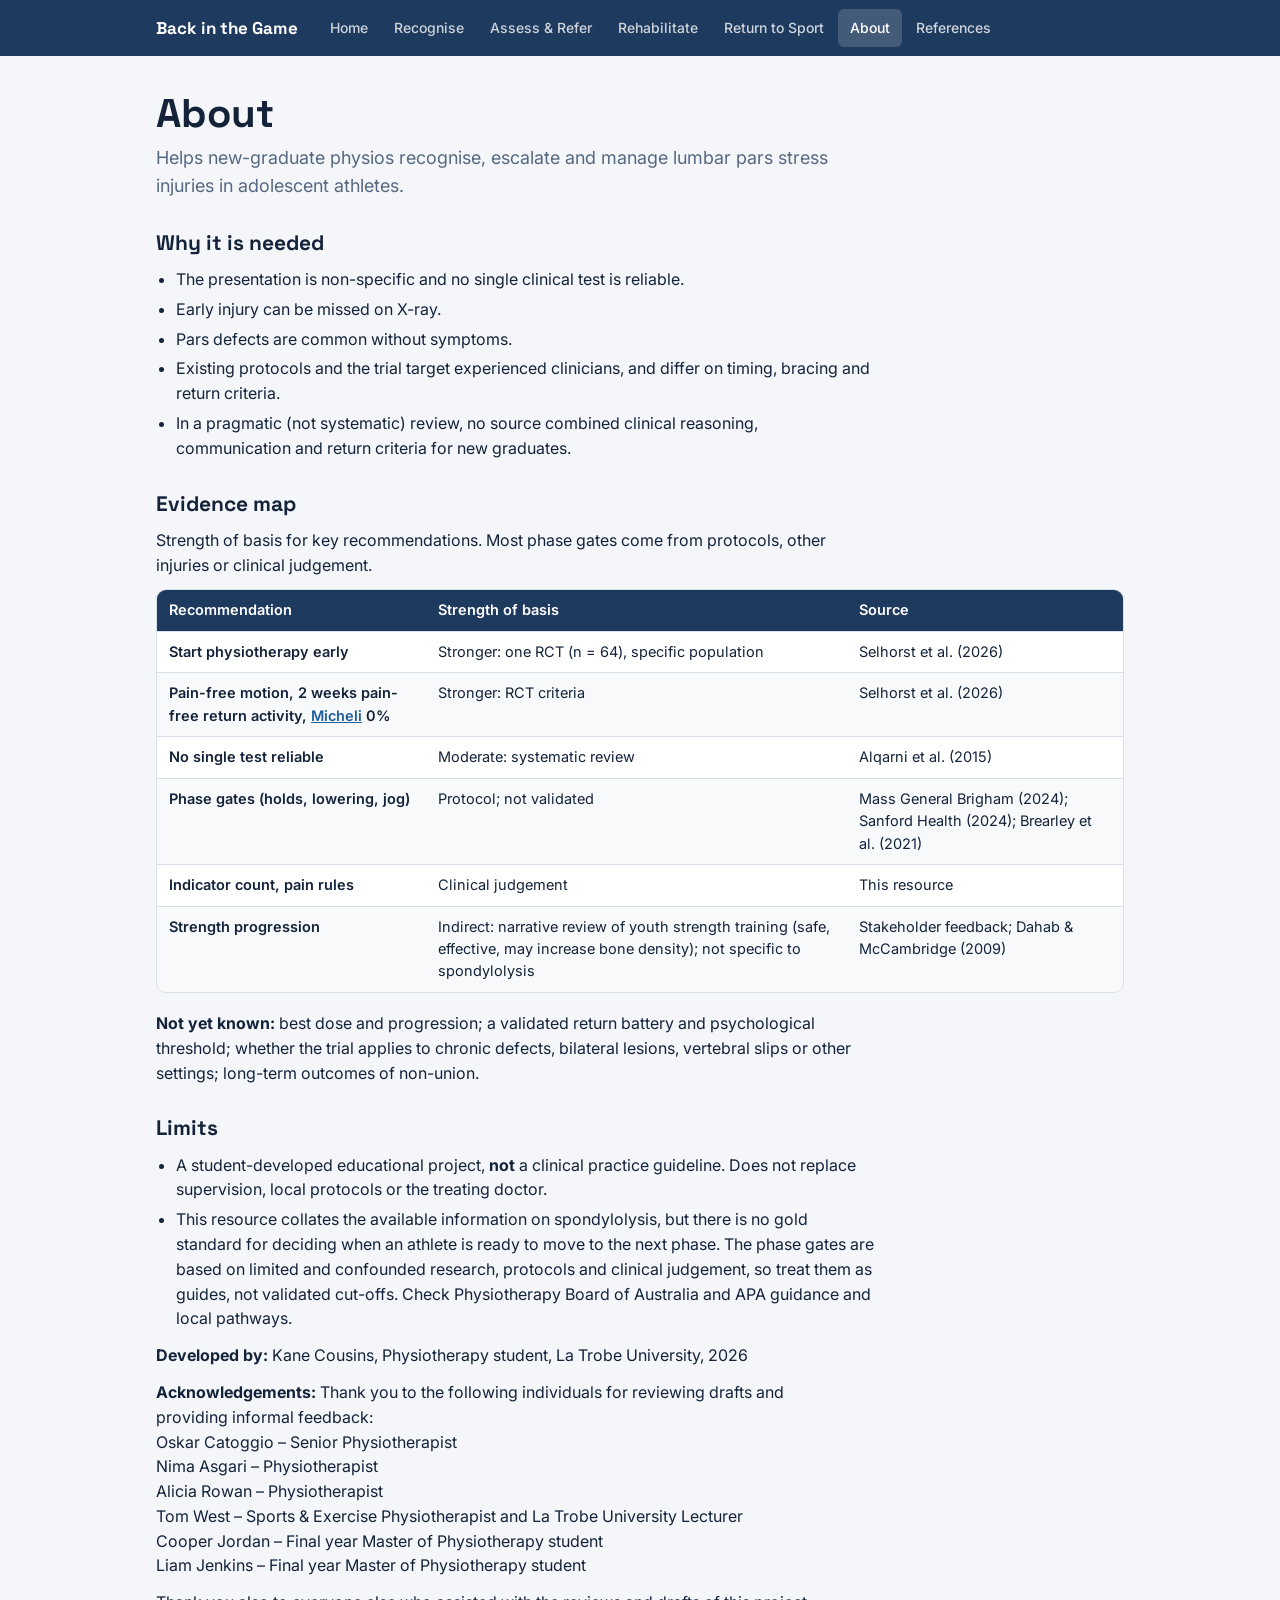
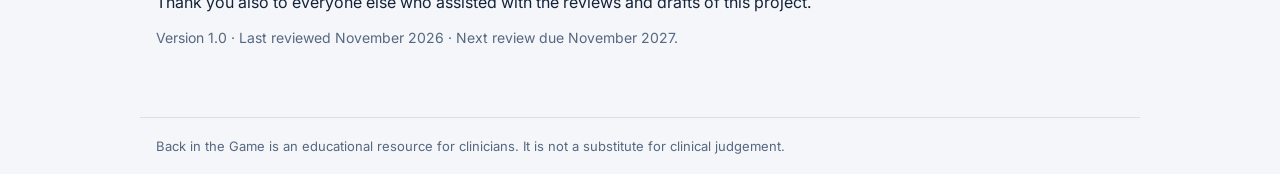
==== commit 0d8429ac: "About: acknowledge Alicia Rowan and unnamed reviewers Co-Authored-By: Claude Opus 5.5 <noreply@anthr" ====
--- a/about.html
+++ b/about.html
@@ -113,10 +113,12 @@
           informal feedback:<br />
           Oskar Catoggio – Senior Physiotherapist<br />
           Nima Asgari – Physiotherapist<br />
+          Alicia Rowan – Physiotherapist<br />
           Tom West – Sports &amp; Exercise Physiotherapist and La Trobe University Lecturer<br />
           Cooper Jordan – Final year Master of Physiotherapy student<br />
           Liam Jenkins – Final year Master of Physiotherapy student
         </p>
+        <p>Thank you also to everyone else who assisted with the reviews and drafts of this project.</p>
         <p class="small">Version 1.0 · Last reviewed November 2026 · Next review due November 2027.</p>
       </section>
     </main>
